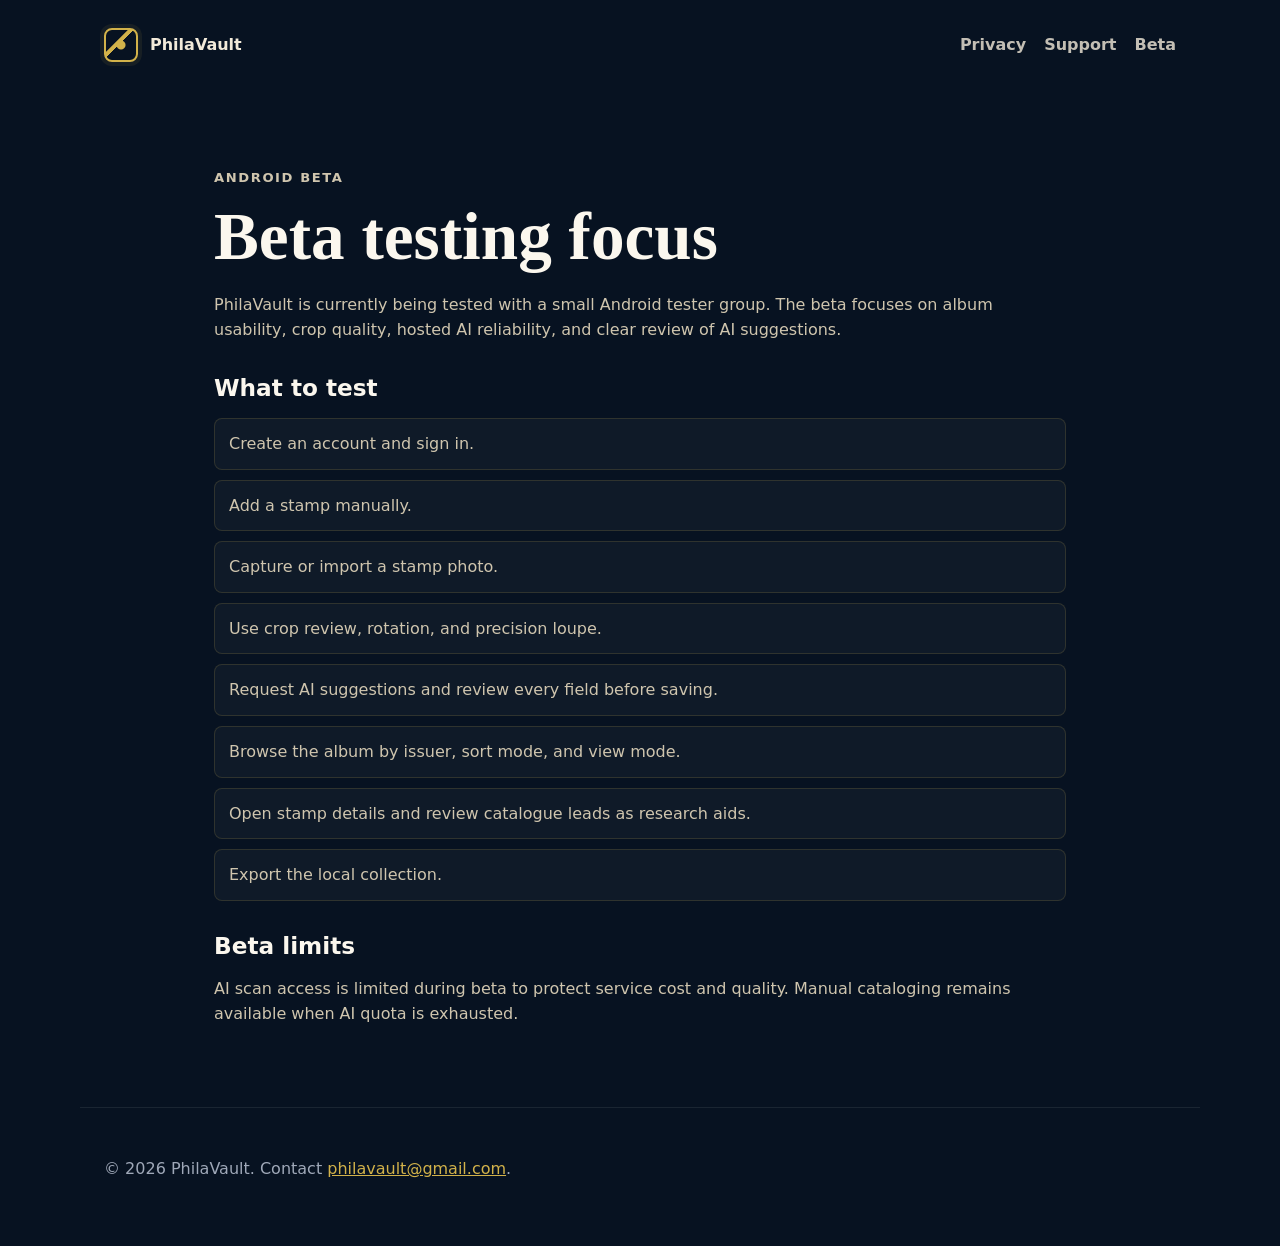
==== beta.html @ 4bcd3f48 "Add PhilaVault public website" ====
<!doctype html>
<html lang="en-GB">
  <head>
    <meta charset="utf-8" />
    <meta name="viewport" content="width=device-width, initial-scale=1" />
    <title>Beta Testing | PhilaVault</title>
    <meta name="description" content="PhilaVault Android beta testing notes." />
    <link rel="stylesheet" href="styles.css" />
  </head>
  <body>
    <header class="site-header">
      <a class="brand" href="index.html" aria-label="PhilaVault home">
        <span class="brand-mark" aria-hidden="true"></span>
        <span>PhilaVault</span>
      </a>
      <nav aria-label="Main navigation">
        <a href="privacy.html">Privacy</a>
        <a href="support.html">Support</a>
        <a href="beta.html">Beta</a>
      </nav>
    </header>

    <main class="content">
      <p class="eyebrow">Android beta</p>
      <h1>Beta testing focus</h1>
      <p>
        PhilaVault is currently being tested with a small Android tester group.
        The beta focuses on album usability, crop quality, hosted AI reliability,
        and clear review of AI suggestions.
      </p>

      <h2>What to test</h2>
      <ul>
        <li>Create an account and sign in.</li>
        <li>Add a stamp manually.</li>
        <li>Capture or import a stamp photo.</li>
        <li>Use crop review, rotation, and precision loupe.</li>
        <li>Request AI suggestions and review every field before saving.</li>
        <li>Browse the album by issuer, sort mode, and view mode.</li>
        <li>Open stamp details and review catalogue leads as research aids.</li>
        <li>Export the local collection.</li>
      </ul>

      <h2>Beta limits</h2>
      <p>
        AI scan access is limited during beta to protect service cost and quality.
        Manual cataloging remains available when AI quota is exhausted.
      </p>
    </main>

    <footer>
      <p>© 2026 PhilaVault. Contact <a href="mailto:philavault@gmail.com">philavault@gmail.com</a>.</p>
    </footer>
  </body>
</html>
---- styles.css ----
:root {
  --ink: #071221;
  --navy: #102246;
  --paper: #f2ead9;
  --paper-soft: #fbf7ee;
  --brass: #d2b24a;
  --muted: #9fa8b8;
  --line: rgba(210, 178, 74, 0.28);
  --white: #ffffff;
}

* {
  box-sizing: border-box;
}

body {
  margin: 0;
  background: var(--ink);
  color: var(--paper);
  font-family:
    Inter, ui-sans-serif, system-ui, -apple-system, BlinkMacSystemFont, "Segoe UI",
    sans-serif;
  line-height: 1.6;
}

a {
  color: var(--brass);
}

.site-header {
  display: flex;
  align-items: center;
  justify-content: space-between;
  gap: 24px;
  max-width: 1120px;
  margin: 0 auto;
  padding: 28px 24px;
}

.brand {
  display: inline-flex;
  align-items: center;
  gap: 12px;
  color: var(--paper);
  font-weight: 800;
  text-decoration: none;
  letter-spacing: 0;
}

.brand-mark {
  width: 34px;
  height: 34px;
  border: 2px solid var(--brass);
  border-radius: 8px;
  background:
    radial-gradient(circle at center, var(--brass) 0 4px, transparent 5px),
    linear-gradient(135deg, transparent 36%, var(--brass) 37% 45%, transparent 46%);
  box-shadow: 0 0 0 4px rgba(210, 178, 74, 0.08);
}

nav {
  display: flex;
  gap: 18px;
  flex-wrap: wrap;
}

nav a {
  color: var(--paper);
  font-weight: 650;
  text-decoration: none;
  opacity: 0.8;
}

nav a:hover {
  opacity: 1;
}

.hero {
  max-width: 1120px;
  margin: 0 auto;
  padding: 84px 24px 92px;
}

.eyebrow {
  color: var(--brass);
  font-size: 0.82rem;
  font-weight: 800;
  letter-spacing: 0.12em;
  text-transform: uppercase;
}

h1,
h2 {
  margin: 0 0 18px;
  color: var(--paper-soft);
  line-height: 1.08;
}

h1 {
  max-width: 850px;
  font-family: Georgia, "Times New Roman", serif;
  font-size: clamp(2.5rem, 7vw, 5.6rem);
  font-weight: 800;
}

h2 {
  margin-top: 32px;
  font-size: 1.45rem;
}

.lead {
  max-width: 720px;
  color: #c8bea8;
  font-size: 1.22rem;
}

.actions {
  display: flex;
  gap: 14px;
  flex-wrap: wrap;
  margin-top: 34px;
}

.button {
  display: inline-flex;
  align-items: center;
  justify-content: center;
  min-height: 48px;
  padding: 0 20px;
  border: 1px solid var(--line);
  border-radius: 8px;
  color: var(--paper);
  font-weight: 800;
  text-decoration: none;
}

.button.primary {
  background: var(--brass);
  color: #17140a;
}

.band {
  border-top: 1px solid rgba(255, 255, 255, 0.08);
  border-bottom: 1px solid rgba(255, 255, 255, 0.08);
  background: var(--navy);
}

.grid {
  display: grid;
  grid-template-columns: repeat(3, minmax(0, 1fr));
  gap: 22px;
  max-width: 1120px;
  margin: 0 auto;
  padding: 42px 24px;
}

.grid article,
.contact-card,
.legal li,
.content li {
  border: 1px solid rgba(210, 178, 74, 0.16);
  border-radius: 8px;
  background: rgba(255, 255, 255, 0.035);
}

.grid article {
  padding: 24px;
}

.grid h2 {
  margin-top: 0;
}

.grid p,
.content p,
.content li {
  color: #cfc5ae;
}

.content {
  max-width: 900px;
  margin: 0 auto;
  padding: 64px 24px;
}

.content h1 {
  font-size: clamp(2.2rem, 6vw, 4.2rem);
}

.content ul {
  display: grid;
  gap: 10px;
  padding: 0;
  list-style: none;
}

.content li {
  padding: 12px 14px;
}

.contact-card {
  padding: 22px;
  font-size: 1.2rem;
  font-weight: 800;
}

footer {
  max-width: 1120px;
  margin: 0 auto;
  padding: 32px 24px 48px;
  color: var(--muted);
  border-top: 1px solid rgba(255, 255, 255, 0.08);
}

@media (max-width: 760px) {
  .site-header {
    align-items: flex-start;
    flex-direction: column;
  }

  .hero {
    padding-top: 52px;
  }

  .grid {
    grid-template-columns: 1fr;
  }
}
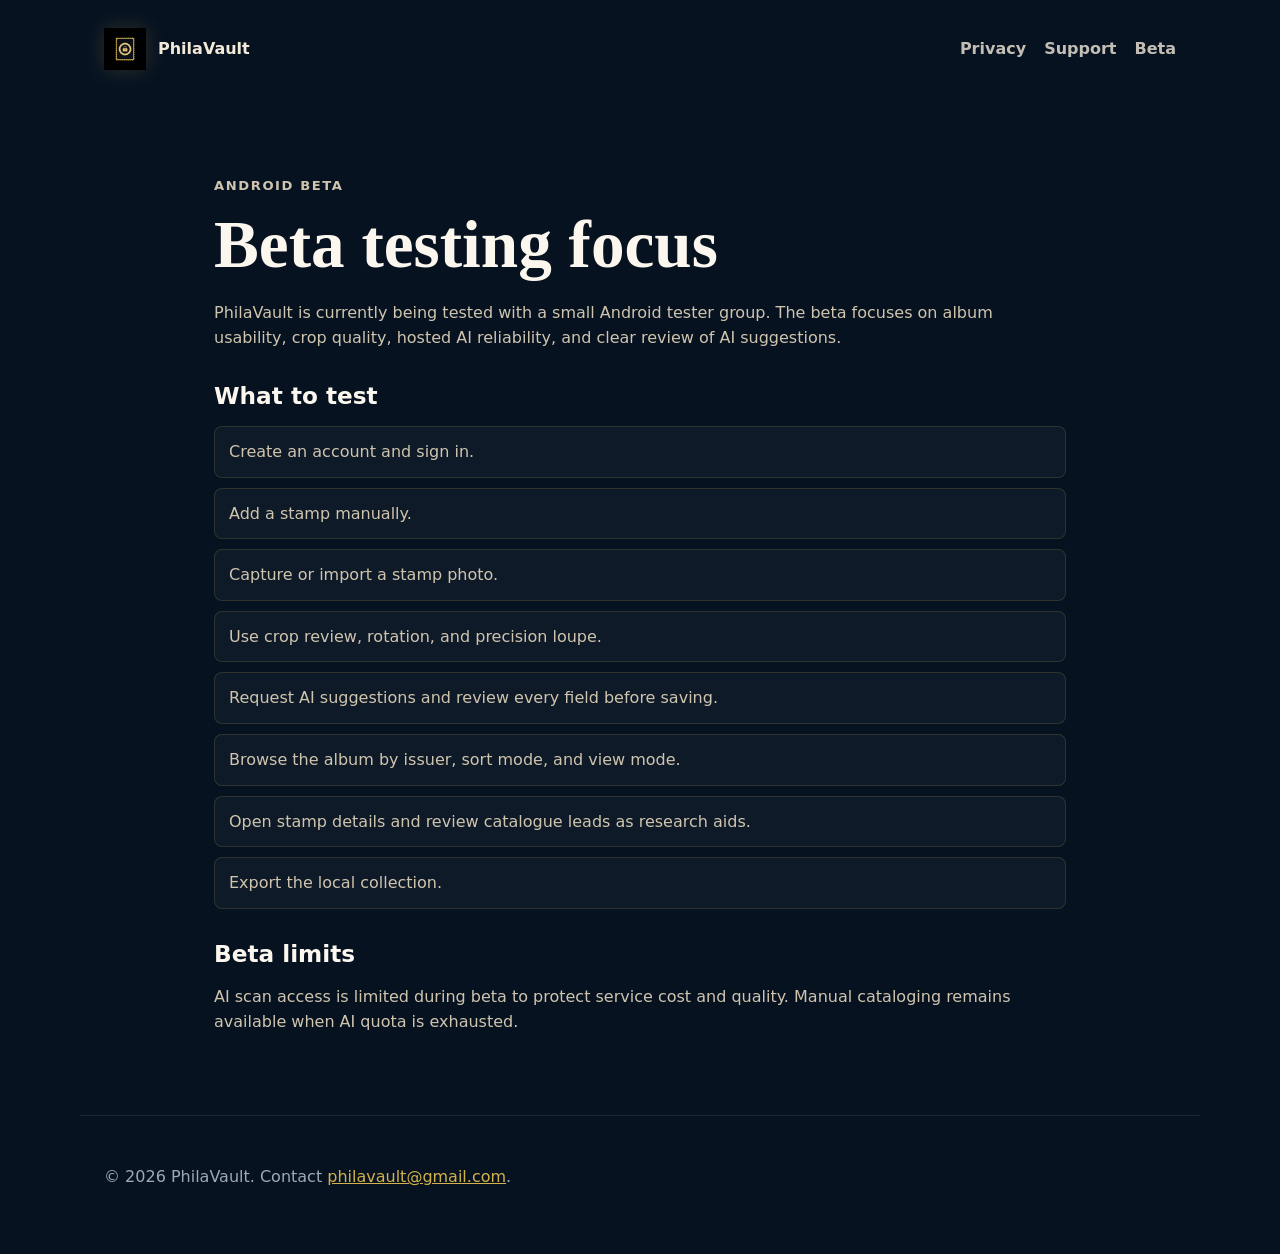
==== commit 985ea76b: "Use PhilaVault brand mark on site" ====
--- a/beta.html
+++ b/beta.html
@@ -5,12 +5,13 @@
     <meta name="viewport" content="width=device-width, initial-scale=1" />
     <title>Beta Testing | PhilaVault</title>
     <meta name="description" content="PhilaVault Android beta testing notes." />
+    <link rel="icon" href="favicon.png" />
     <link rel="stylesheet" href="styles.css" />
   </head>
   <body>
     <header class="site-header">
       <a class="brand" href="index.html" aria-label="PhilaVault home">
-        <span class="brand-mark" aria-hidden="true"></span>
+        <img class="brand-mark" src="brand-mark.png" alt="" aria-hidden="true" />
         <span>PhilaVault</span>
       </a>
       <nav aria-label="Main navigation">
--- a/styles.css
+++ b/styles.css
@@ -48,14 +48,10 @@
 }
 
 .brand-mark {
-  width: 34px;
-  height: 34px;
-  border: 2px solid var(--brass);
-  border-radius: 8px;
-  background:
-    radial-gradient(circle at center, var(--brass) 0 4px, transparent 5px),
-    linear-gradient(135deg, transparent 36%, var(--brass) 37% 45%, transparent 46%);
-  box-shadow: 0 0 0 4px rgba(210, 178, 74, 0.08);
+  width: 42px;
+  height: 42px;
+  object-fit: contain;
+  filter: drop-shadow(0 0 10px rgba(210, 178, 74, 0.18));
 }
 
 nav {
